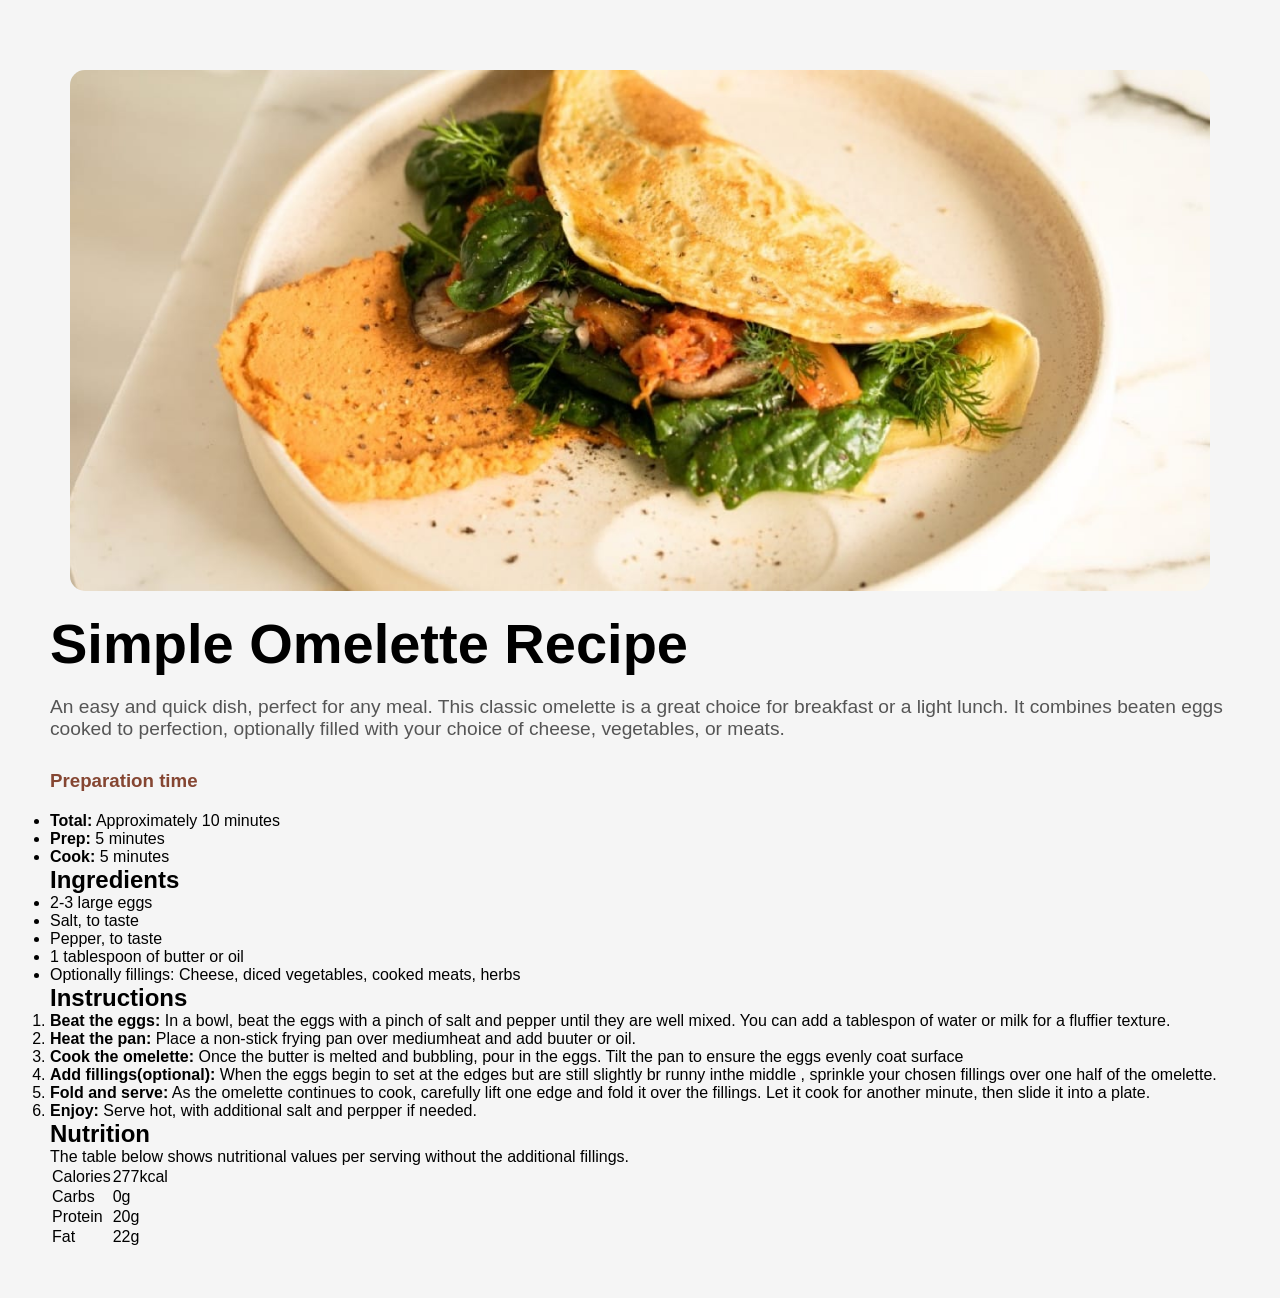
==== index.html @ 7f46dfbc "Refactor HTML structure and CSS styles for preparation time and ingredients sections" ====
<!DOCTYPE html>
<html lang="en">

<head>
    <meta charset="UTF-8">
    <meta name="viewport" content="width=device-width, initial-scale=1.0">
    <link rel="icon" type="x/icon" href="./favicon-32x32.png"/>
    <link rel="stylesheet" href="./style.css">
    <title>Recipe Page</title>
</head>

<body>
    <header>
        <img src="./image-omelette.jpeg" alt="omelette" class="header-image">
    </header>
    <main>
        <section class="intro">
            <h1>Simple Omelette Recipe</h1>
            <p>An easy and quick dish, perfect for any meal. This classic omelette is a great choice for breakfast or a
                light lunch. It combines beaten eggs cooked to perfection, optionally filled with your choice of cheese,
                vegetables, or meats.</p>
        </section>
        <section class="preparation-time">
            <h3>Preparation time</h3>
            <ul>
                <li><strong>Total:</strong> Approximately 10 minutes</li>
                <li><strong>Prep:</strong> 5 minutes</li>
                <li><strong>Cook:</strong> 5 minutes</li>
            </ul>
        </section>
        <section class="ingredients">
            <h2>Ingredients</h2>
            <ul>
                <li>2-3 large eggs</li>
                <li>Salt, to taste</li>
                <li>Pepper, to taste</li>
                <li>1 tablespoon of butter or oil</li>
                <li>Optionally fillings: Cheese, diced vegetables, cooked meats, herbs</li>
            </ul>
        </section>
        <section class="instructions">
            <h2>Instructions</h2>
            <ol>
                <li><strong>Beat the eggs:</strong> In a bowl, beat the eggs with a pinch of salt and pepper until they
                    are well mixed. You can add a tablespon of water or milk for a fluffier texture.</li>
                <li><strong>Heat the pan:</strong> Place a non-stick frying pan over mediumheat and add buuter or oil.
                </li>
                <li><strong>Cook the omelette: </strong> Once the butter is melted and bubbling, pour in the eggs. Tilt
                    the pan to ensure the eggs evenly coat surface</li>
                <li><strong>Add fillings(optional):</strong> When the eggs begin to set at the edges but are still
                    slightly br runny inthe middle , sprinkle your chosen fillings over one half of the omelette.</li>
                <li><strong>Fold and serve:</strong> As the omelette continues to cook, carefully lift one edge and fold
                    it over the fillings. Let it cook for another minute, then slide it into a plate.</li>
                <li><strong>Enjoy:</strong> Serve hot, with additional salt and perpper if needed.</li>
            </ol>
        </section>
        <section>
            <h2>Nutrition</h2>
            <p>The table below shows nutritional values per serving without the additional fillings.</p>
            <table>
                <tr>
                    <td>Calories</td>
                    <td>277kcal</td>
                </tr>
                <tr>
                    <td>Carbs</td>
                    <td>0g</td>
                </tr>
                <tr>
                    <td>Protein</td>
                    <td>20g</td>
                </tr>
                <tr>
                    <td>Fat</td>
                    <td>22g</td>
                </tr>
            </table>
        </section>
    </main>
</body>

</html>
---- style.css ----
* {
    margin: 0;
    padding: 0;
    box-sizing: border-box;
    font-family: 'young-sheriff', sans-serif;
}

body {
    background: #f5f5f5;
    /* justify-content: center; */
    min-height: 100vh;
    font-weight: 400;
    font-size: 16px;
    /* padding: 20px; */
    margin: 50px;
}

header {
    display: flex;
    justify-content: space-between;
    align-items: center;
    padding: 20px;
}

img {
    width: 100%;
    position: relative;
    border-radius: 15px;
}

.intro {
    display: grid;
}

.intro h1 {
    font-size: 3.5rem;
    margin-bottom: 20px;
}

.intro p {
    font-size: 1.2rem;
    color: #555;
    margin-bottom: 30px;
}

.preparation-time {
    display: grid;
    gap: 20px;
    font-size: 16px;
}

.preparation-time h3 {
    /* font-size: 1.5rem; */
    color: hsl(14, 45%, 36%);
}
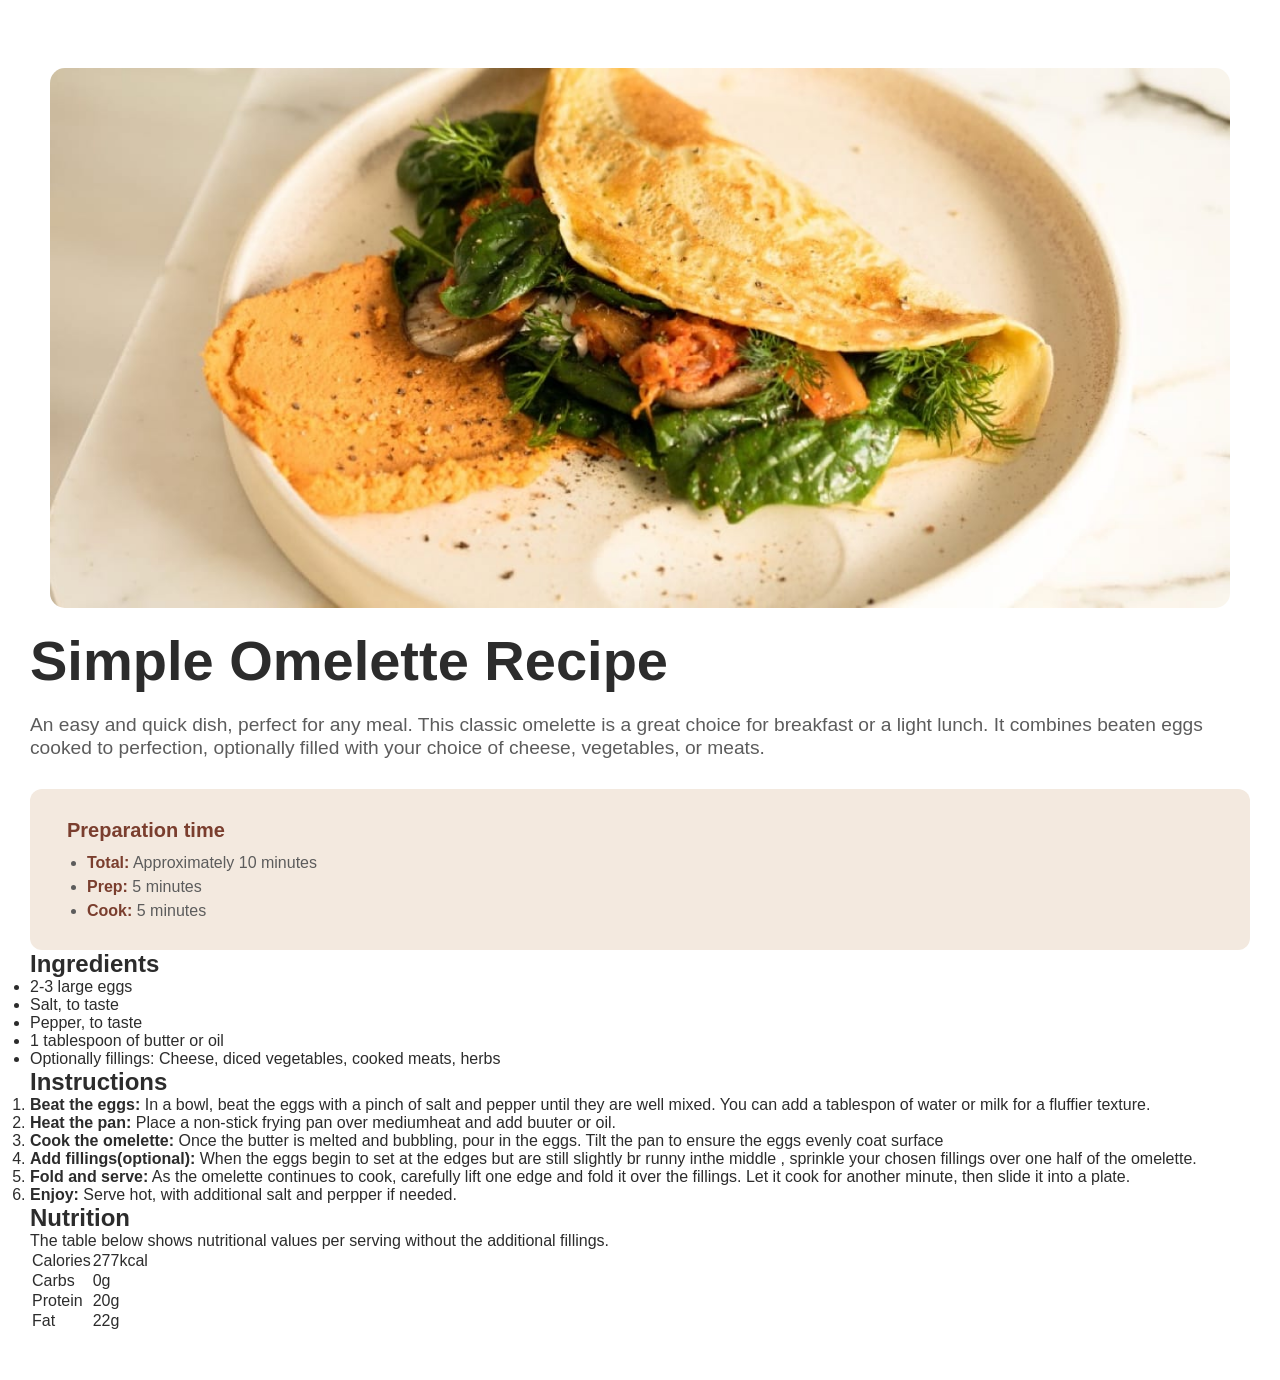
==== commit 98c1dcfe: "Refactor preparation time section to improve HTML structure and update CSS styles for better layout" ====
--- a/index.html
+++ b/index.html
@@ -20,7 +20,7 @@
                 light lunch. It combines beaten eggs cooked to perfection, optionally filled with your choice of cheese,
                 vegetables, or meats.</p>
         </section>
-        <section class="preparation-time">
+        <section class="prep-time">
             <h3>Preparation time</h3>
             <ul>
                 <li><strong>Total:</strong> Approximately 10 minutes</li>
--- a/style.css
+++ b/style.css
@@ -1,18 +1,31 @@
-* {
+*, *::before, *::after {
     margin: 0;
     padding: 0;
     box-sizing: border-box;
-    font-family: 'young-sheriff', sans-serif;
+    font-family: 'young-serif', sans-serif;
+}
+
+:root {
+    --bg: #ffff;
+    --card-bg: #f3e9df;
+    --text-main: #2c2c2c;
+    --text-muted: #5c5c5c;
+    --accent: #7a3e2e;
+    --accent-light: #c07850;
+    --prep-bg: #f8f2f8;
+    --divider: #e0d5cc;
+    --nutrition-value: #7a3e2e;
 }
 
 body {
-    background: #f5f5f5;
-    /* justify-content: center; */
+    background: var(--bg);
+    color: var(--text-main);
     min-height: 100vh;
-    font-weight: 400;
-    font-size: 16px;
-    /* padding: 20px; */
-    margin: 50px;
+    display: flex;
+    flex-direction: column;
+    justify-content: center;
+    align-items: center;
+    padding: 48px 30px;
 }
 
 header {
@@ -39,17 +52,42 @@
 
 .intro p {
     font-size: 1.2rem;
-    color: #555;
+    color: var(--text-muted);
     margin-bottom: 30px;
+    line-height: 1.2;
 }
 
-.preparation-time {
-    display: grid;
-    gap: 20px;
-    font-size: 16px;
+/* Prep Time Box */
+.prep-time {
+    width: 100%;
+    background: var(--card-bg);
+    border-radius: 12px;
+    padding: 30px 37px;
 }
 
-.preparation-time h3 {
-    /* font-size: 1.5rem; */
-    color: hsl(14, 45%, 36%);
+.prep-time h3 {
+    font-size: 1.5rem;
+    color: var(--accent);
+    font-size: 1.25rem;
+    text-transform: none;
+    font-weight: 700;
+    margin-bottom: 12px;
+}
+
+.prep-time ul {
+    list-style: disc;
+    padding-left: 20px;
+    display: flex;
+    flex-direction: column;
+    gap: 6px;
+}
+
+.prep-time ul li {
+    color: var(--text-muted);
+    font-size: 1rem;
+}
+
+.prep-time ul li strong {
+    color: var(--accent);
+    font-weight: 700;
 }
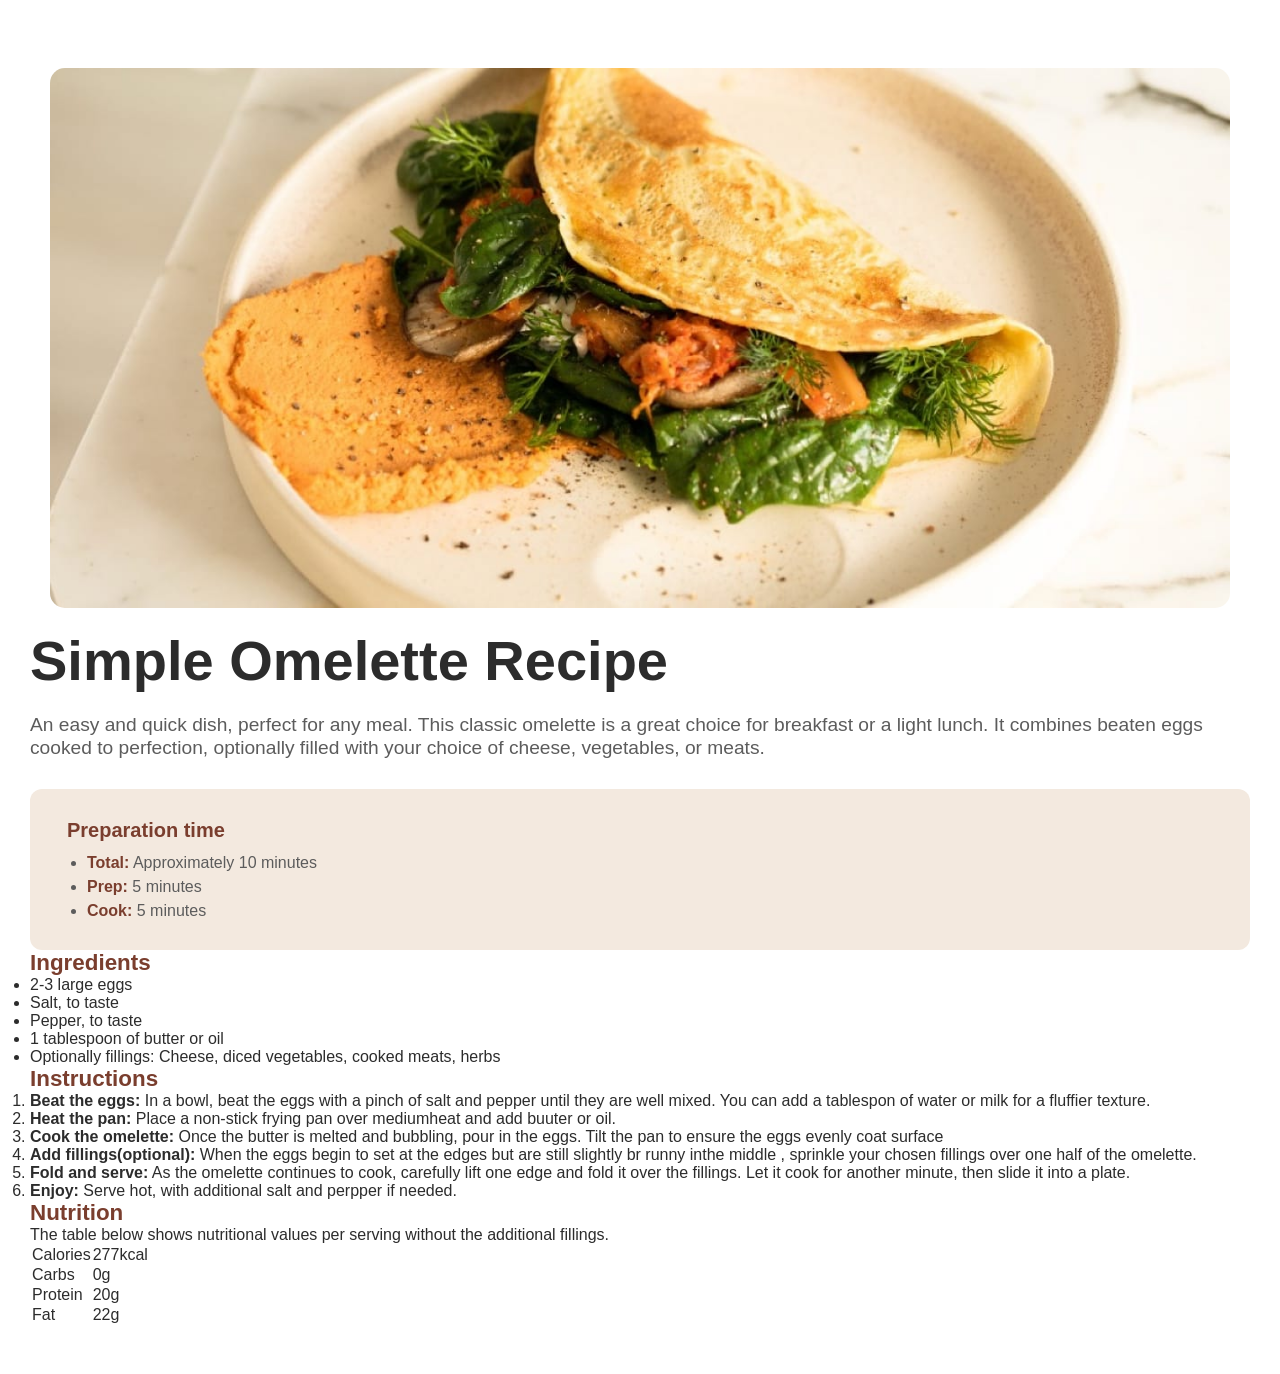
==== commit 8a47711e: "Enhance section titles for preparation time, ingredients, instructions, and nutrition in HTML; add s" ====
--- a/index.html
+++ b/index.html
@@ -21,7 +21,7 @@
                 vegetables, or meats.</p>
         </section>
         <section class="prep-time">
-            <h3>Preparation time</h3>
+            <h3 class="section-title">Preparation time</h3>
             <ul>
                 <li><strong>Total:</strong> Approximately 10 minutes</li>
                 <li><strong>Prep:</strong> 5 minutes</li>
@@ -29,7 +29,7 @@
             </ul>
         </section>
         <section class="ingredients">
-            <h2>Ingredients</h2>
+            <h2 class="section-title">Ingredients</h2>
             <ul>
                 <li>2-3 large eggs</li>
                 <li>Salt, to taste</li>
@@ -39,7 +39,7 @@
             </ul>
         </section>
         <section class="instructions">
-            <h2>Instructions</h2>
+            <h2 class="section-title">Instructions</h2>
             <ol>
                 <li><strong>Beat the eggs:</strong> In a bowl, beat the eggs with a pinch of salt and pepper until they
                     are well mixed. You can add a tablespon of water or milk for a fluffier texture.</li>
@@ -55,7 +55,7 @@
             </ol>
         </section>
         <section>
-            <h2>Nutrition</h2>
+            <h2 class="section-title">Nutrition</h2>
             <p>The table below shows nutritional values per serving without the additional fillings.</p>
             <table>
                 <tr>
--- a/style.css
+++ b/style.css
@@ -90,4 +90,9 @@
 .prep-time ul li strong {
     color: var(--accent);
     font-weight: 700;
+}
+
+.section-title {
+    font-size: 1.4rem;
+    color: var(--accent);
 }
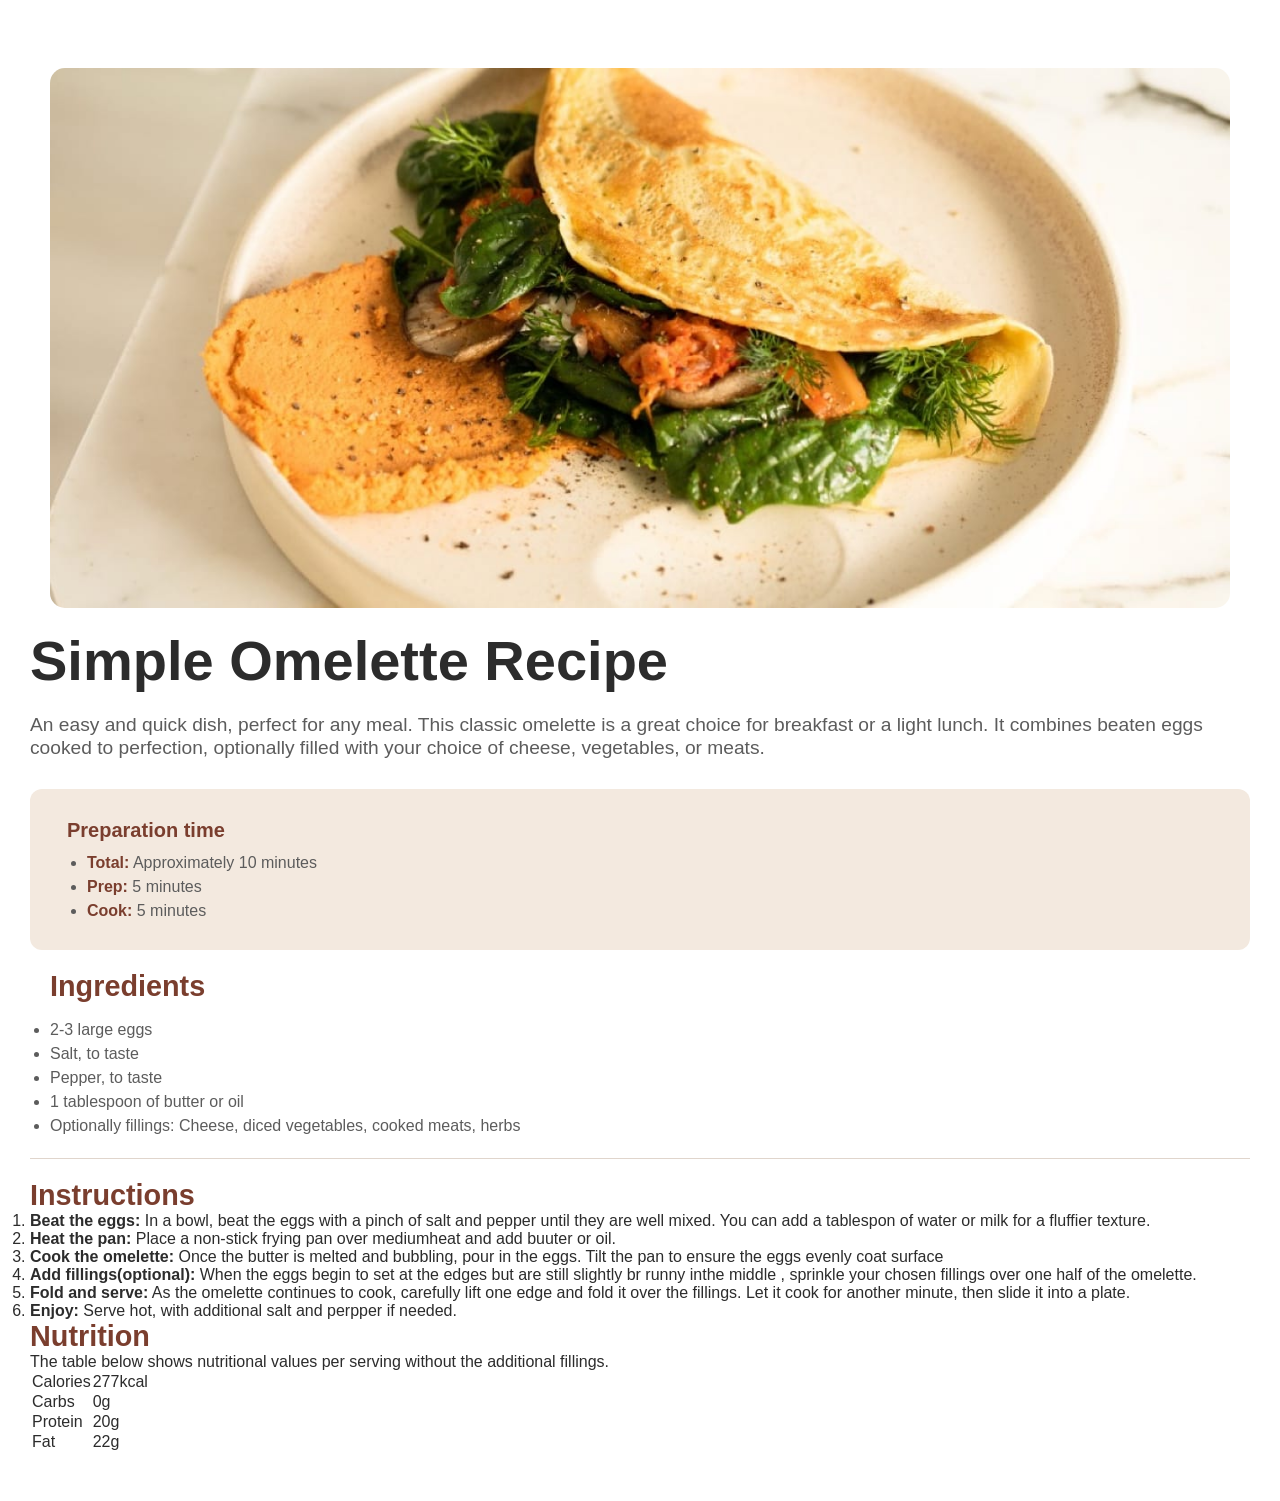
==== commit b0b4b836: "Add divider and enhance styling for instructions and ingredients sections" ====
--- a/index.html
+++ b/index.html
@@ -38,6 +38,7 @@
                 <li>Optionally fillings: Cheese, diced vegetables, cooked meats, herbs</li>
             </ul>
         </section>
+        <hr class="divider">
         <section class="instructions">
             <h2 class="section-title">Instructions</h2>
             <ol>
--- a/style.css
+++ b/style.css
@@ -93,6 +93,29 @@
 }
 
 .section-title {
-    font-size: 1.4rem;
+    font-size: 1.8rem;
     color: var(--accent);
+}
+
+/* HR ELEMENT */
+.divider {
+    border: none;
+    border-top: 1px solid var(--divider);
+    margin: 20px 0;
+}
+
+.ingredients {
+    margin-top: 20px;
+    list-style: disc;
+    padding-left: 20px;
+    display: flex;
+    flex-direction: column;
+    gap: 15px;
+    margin-bottom: 20px;
+}
+
+.ingredients li {
+    color: var(--text-muted);
+    font-size: 1rem;
+    line-height: 1.5;
 }
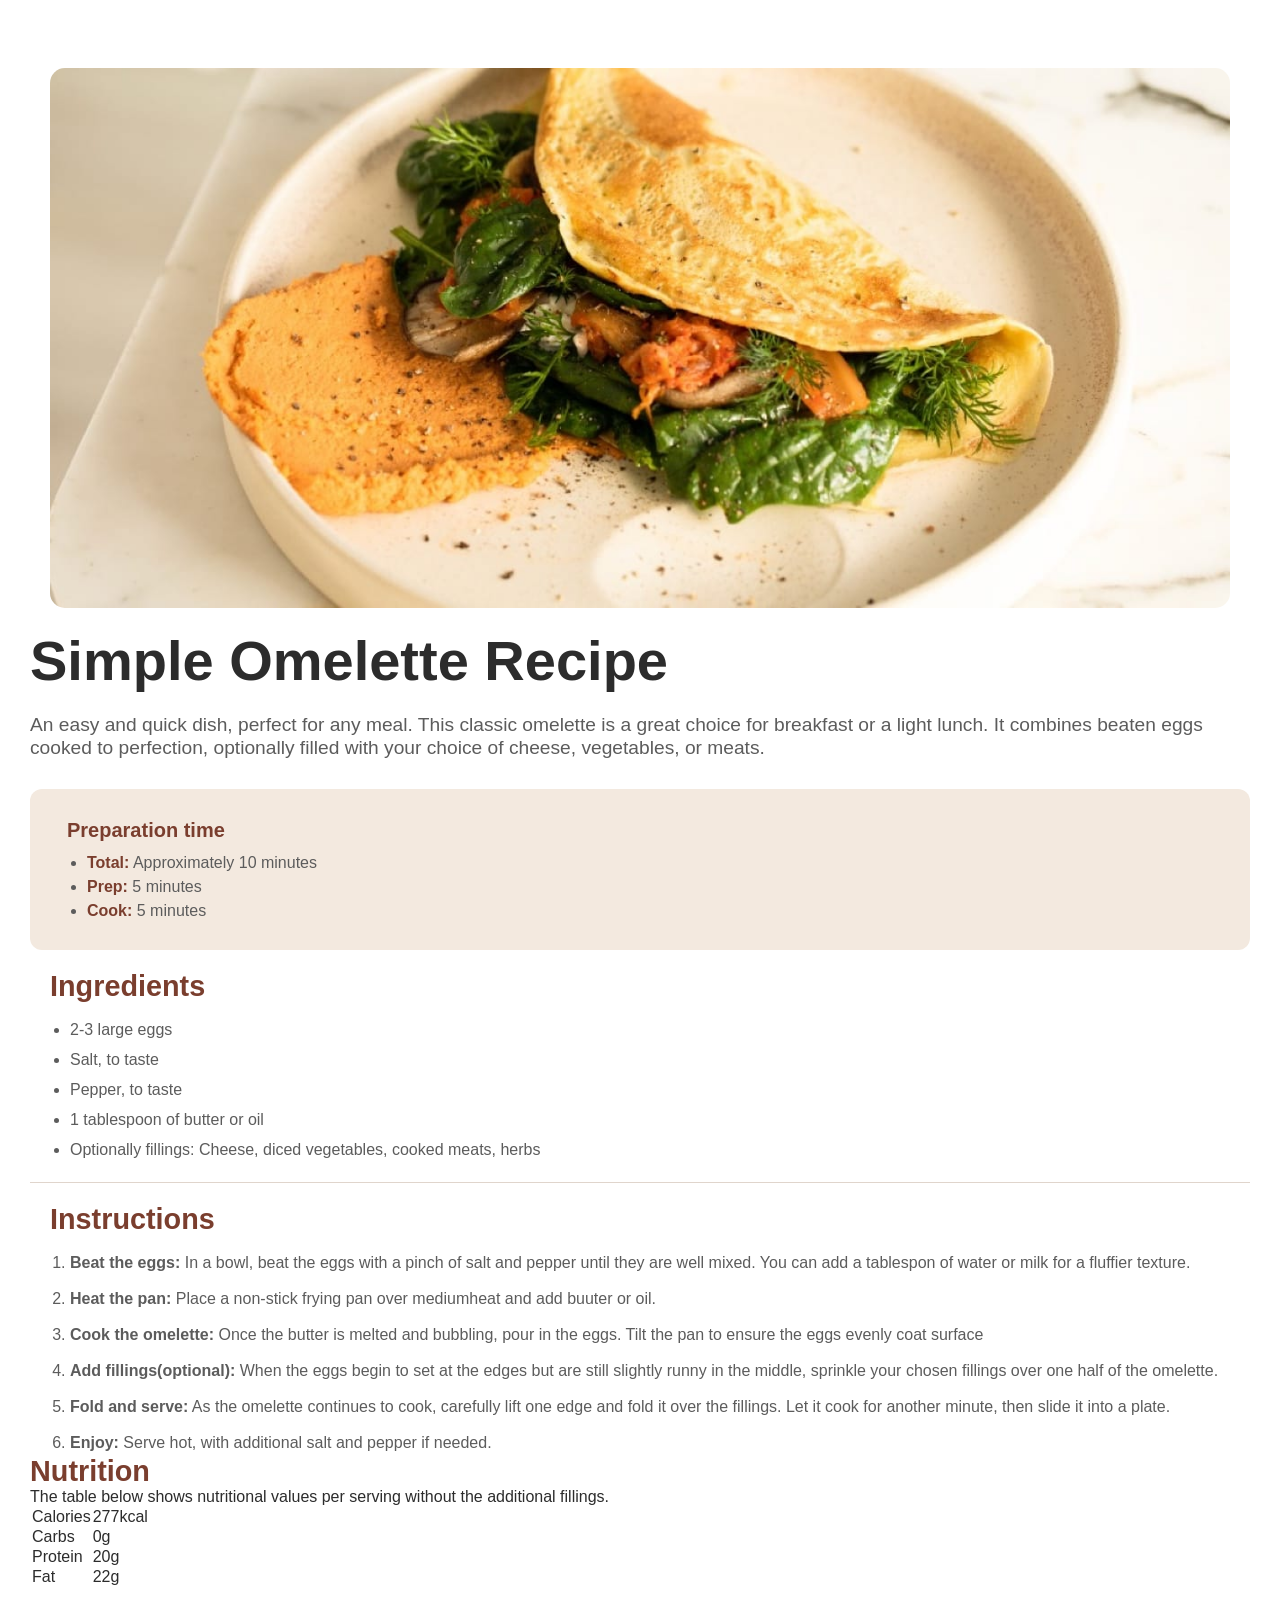
==== commit 1b696e2b: "Fix typos in instructions and enhance styling for ingredients and instructions sections" ====
--- a/index.html
+++ b/index.html
@@ -49,10 +49,10 @@
                 <li><strong>Cook the omelette: </strong> Once the butter is melted and bubbling, pour in the eggs. Tilt
                     the pan to ensure the eggs evenly coat surface</li>
                 <li><strong>Add fillings(optional):</strong> When the eggs begin to set at the edges but are still
-                    slightly br runny inthe middle , sprinkle your chosen fillings over one half of the omelette.</li>
+                    slightly runny in the middle, sprinkle your chosen fillings over one half of the omelette.</li>
                 <li><strong>Fold and serve:</strong> As the omelette continues to cook, carefully lift one edge and fold
                     it over the fillings. Let it cook for another minute, then slide it into a plate.</li>
-                <li><strong>Enjoy:</strong> Serve hot, with additional salt and perpper if needed.</li>
+                <li><strong>Enjoy:</strong> Serve hot, with additional salt and pepper if needed.</li>
             </ol>
         </section>
         <section>
--- a/style.css
+++ b/style.css
@@ -104,6 +104,7 @@
     margin: 20px 0;
 }
 
+/* Ingredients */
 .ingredients {
     margin-top: 20px;
     list-style: disc;
@@ -114,8 +115,40 @@
     margin-bottom: 20px;
 }
 
+.ingredients ul {
+    list-style: disc;
+    padding-left: 20px;
+    display: flex;
+    flex-direction: column;
+    gap: 6px;
+}
+
 .ingredients li {
     color: var(--text-muted);
     font-size: 1rem;
     line-height: 1.5;
+}
+
+/* Instructions */
+.instructions {
+    margin-top: 20px;
+    list-style-type: disc;
+    padding-left: 20px;
+    display: flex;
+    flex-direction: column;
+    gap: 15px;
+}
+
+.instructions ol {
+    list-style-type: decimal;
+    padding-left: 20px;
+    display: flex;
+    flex-direction: column;
+    gap: 12px;
+}
+
+.instructions ol li {
+    color: var(--text-muted);
+    font-size: 1rem;
+    line-height: 1.5;
 }
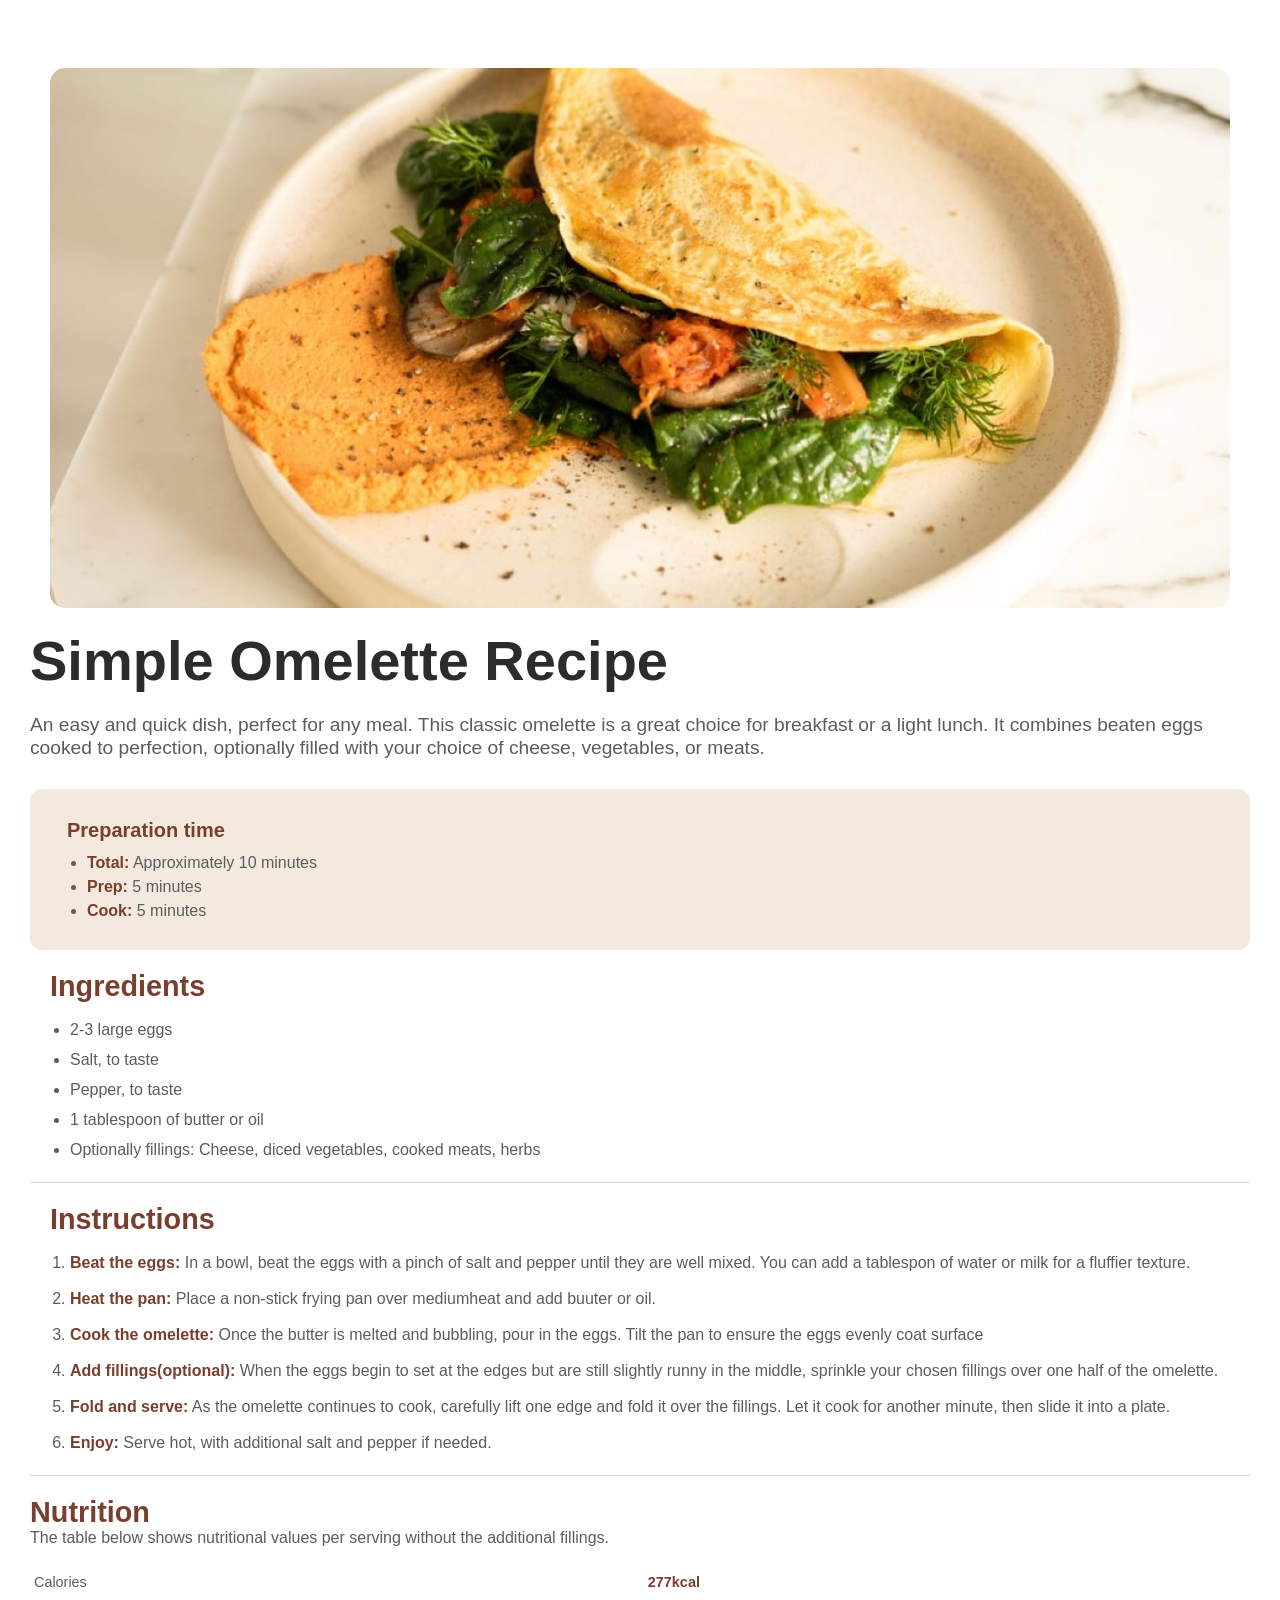
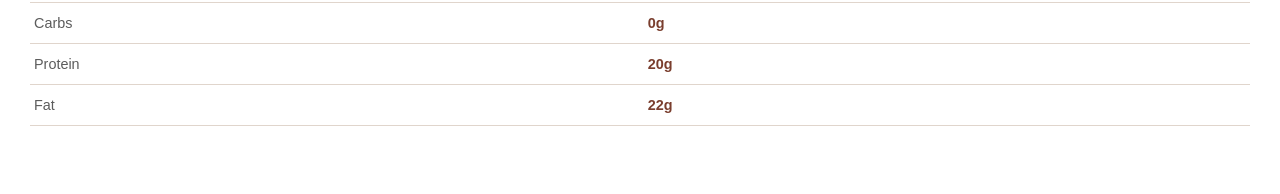
==== commit 784d1a8f: "Add nutrition section with table and enhance styling for better layout" ====
--- a/index.html
+++ b/index.html
@@ -55,10 +55,11 @@
                 <li><strong>Enjoy:</strong> Serve hot, with additional salt and pepper if needed.</li>
             </ol>
         </section>
-        <section>
+        <hr class="divider">
+        <section class="nutrition">
             <h2 class="section-title">Nutrition</h2>
             <p>The table below shows nutritional values per serving without the additional fillings.</p>
-            <table>
+            <table class="nutrition-table">
                 <tr>
                     <td>Calories</td>
                     <td>277kcal</td>
@@ -77,6 +78,7 @@
                 </tr>
             </table>
         </section>
+        <!-- <hr class="divider"> -->
     </main>
 </body>
 
--- a/style.css
+++ b/style.css
@@ -137,6 +137,7 @@
     display: flex;
     flex-direction: column;
     gap: 15px;
+    margin-bottom: 20px;
 }
 
 .instructions ol {
@@ -151,4 +152,42 @@
     color: var(--text-muted);
     font-size: 1rem;
     line-height: 1.5;
+}
+
+.instructions ol li strong {
+    color: var(--accent);
+    font-weight: 700;
+}
+
+/* Nutrition Table */
+.nutrition {
+    margin-top: 20px;
+    font-size: 1.rem;
+    color: var(--text-muted);
+    margin-bottom: 20px;
+}
+
+.nutrition-table {
+    width: 100%;
+    border-collapse: collapse;
+    margin-top: 15px;
+}
+
+.nutrition-table tr {
+    border-bottom: 1px solid var(--divider);
+}
+
+.nutrition-table td {
+    padding: 12px 4px;
+    font-size: 0.9rem;
+}
+
+.nutrition-table td:first-child {
+    color: var(--text-muted);
+}
+
+.nutrition-table td:last-child {
+    color: var(--nutrition-value);
+    font-weight: 700;
+    /* text-align: right; */
 }
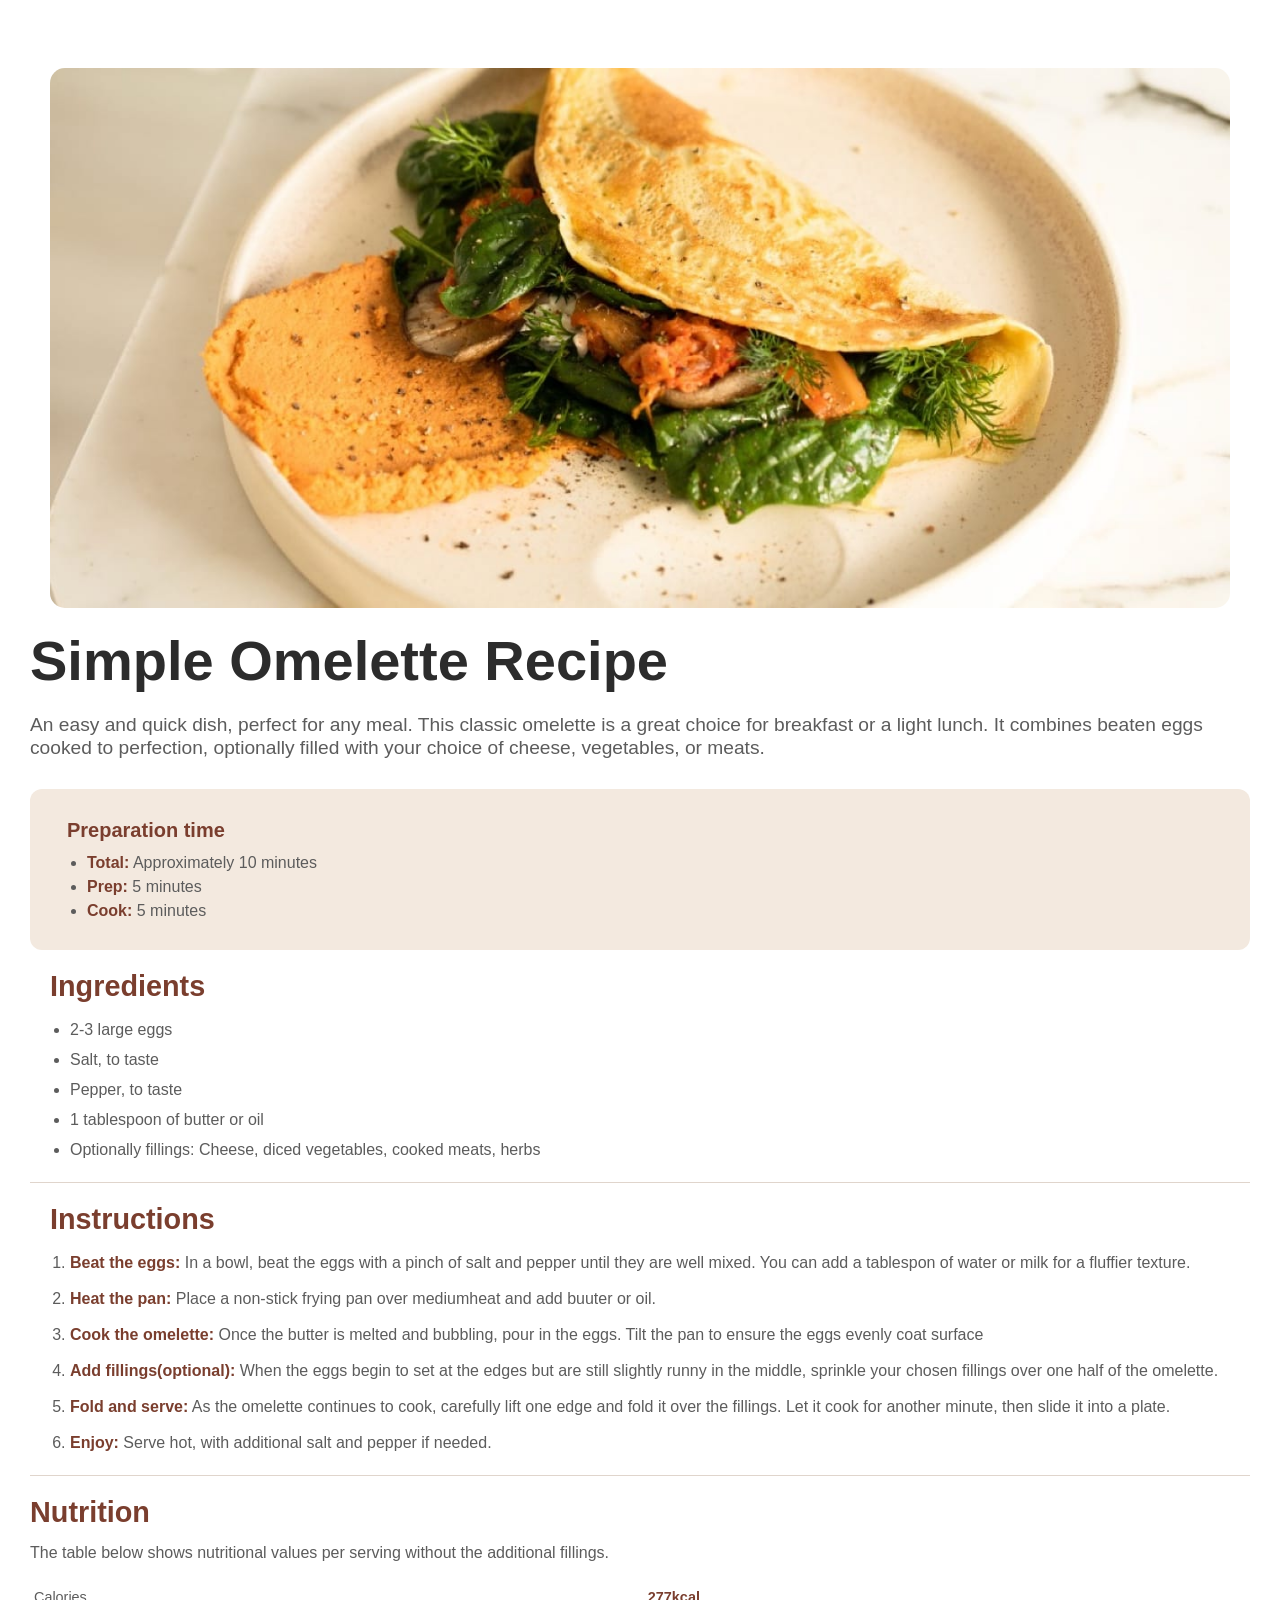
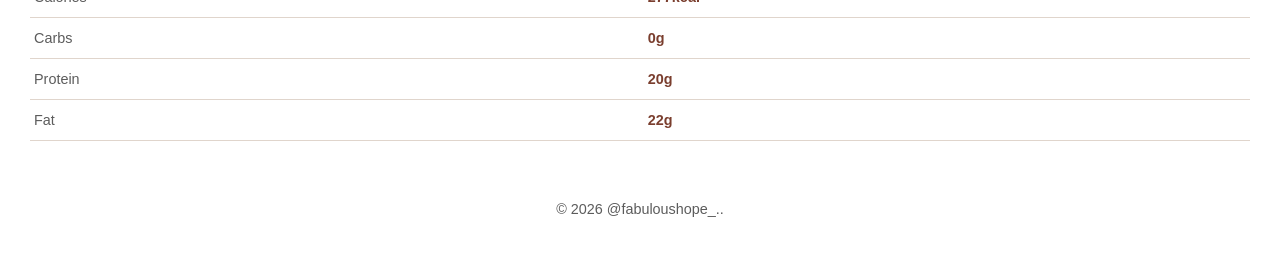
==== commit 19aee99b: "Add footer section with copyright notice and style adjustments" ====
--- a/index.html
+++ b/index.html
@@ -80,6 +80,9 @@
         </section>
         <!-- <hr class="divider"> -->
     </main>
+    <footer>
+        <p>&copy; 2026 @fabuloushope_..</p>
+    </footer>
 </body>
 
 </html>
--- a/style.css
+++ b/style.css
@@ -15,6 +15,7 @@
     --prep-bg: #f8f2f8;
     --divider: #e0d5cc;
     --nutrition-value: #7a3e2e;
+    --font-family: 'outfit', sans-serif;
 }
 
 body {
@@ -167,6 +168,10 @@
     margin-bottom: 20px;
 }
 
+.nutrition h2 {
+    margin-bottom: 15px;
+}
+
 .nutrition-table {
     width: 100%;
     border-collapse: collapse;
@@ -190,4 +195,10 @@
     color: var(--nutrition-value);
     font-weight: 700;
     /* text-align: right; */
+}
+
+footer {
+    margin-top: 40px;
+    font-size: 0.9rem;
+    color: var(--text-muted);
 }
